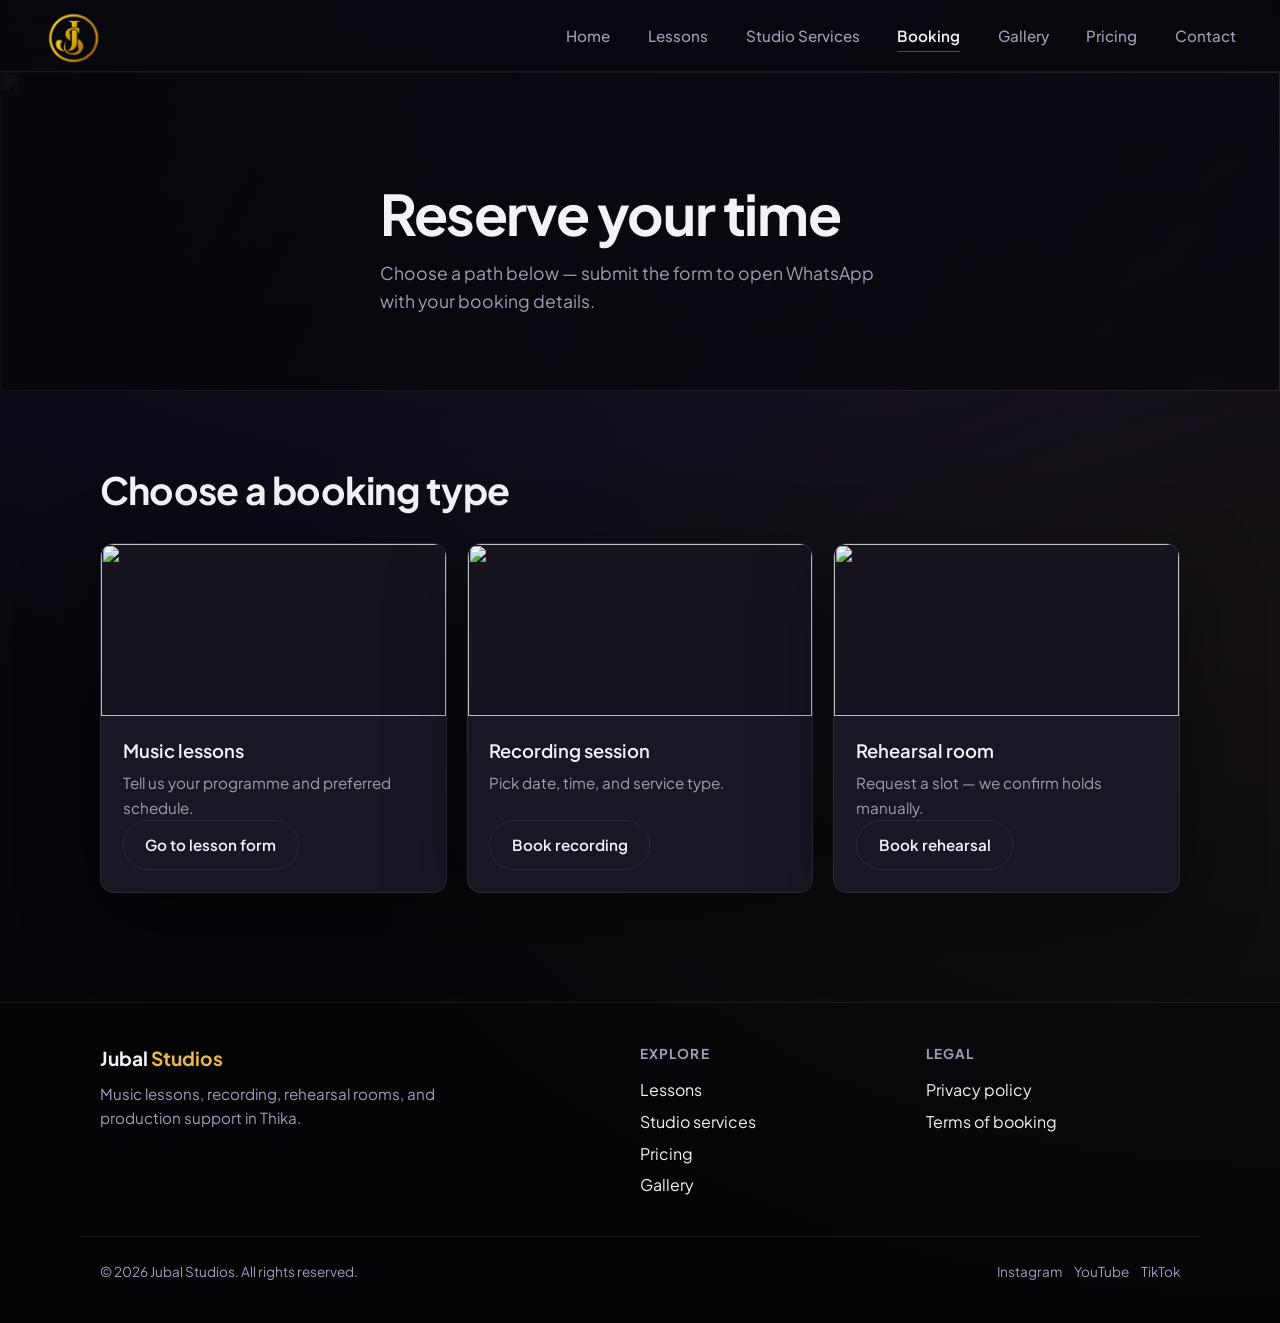
==== booking.html @ 8a2b00b8 "Initial commit: Jubal Studios static marketing site Adds the full multi-page site (lessons, recordin" ====
<!DOCTYPE html>
<html lang="en">
  <head>
    <meta charset="utf-8" />
    <meta name="viewport" content="width=device-width, initial-scale=1" />
    <title>Booking — Jubal Studios</title>
    <meta name="description" content="Book lessons, recording sessions, or rehearsal rooms at Jubal Studios in Thika." />
    <link rel="preconnect" href="https://fonts.googleapis.com" />
    <link rel="preconnect" href="https://fonts.gstatic.com" crossorigin />
    <link href="https://fonts.googleapis.com/css2?family=Plus+Jakarta+Sans:ital,wght@0,400;0,500;0,600;0,700;0,800;1,400&display=swap" rel="stylesheet" />
    <link rel="stylesheet" href="css/styles.css" />
  </head>
  <body data-page="booking">
    <a class="skip-link" href="#main">Skip to content</a>
    <header class="site-header">
      <div class="header-inner">
        <a class="logo" href="index.html">
          <img
            class="logo-img"
            src="assets/jubal-studios-logo.png"
            alt="Jubal Studios"
            width="200"
            height="200"
            loading="eager"
            decoding="async"
          />
        </a>
        <button class="nav-toggle" type="button" data-nav-toggle aria-expanded="false" aria-controls="site-nav">Menu</button>
        <nav class="site-nav" id="site-nav" data-site-nav aria-label="Primary">
          <ul>
            <li><a href="index.html" data-nav="home">Home</a></li>
            <li><a href="lessons.html" data-nav="lessons">Lessons</a></li>
            <li><a href="studio-services.html" data-nav="services">Studio Services</a></li>
            <li><a href="booking.html" data-nav="booking">Booking</a></li>
            <li><a href="gallery.html" data-nav="gallery">Gallery</a></li>
            <li><a href="pricing.html" data-nav="pricing">Pricing</a></li>
            <li><a href="contact.html" data-nav="contact">Contact</a></li>
          </ul>
        </nav>
      </div>
    </header>

    <main id="main">
      <section class="hero hero-compact" aria-labelledby="book-hero-title">
        <div class="hero-bg" aria-hidden="true">
          <img src="https://images.unsplash.com/photo-1511379938547-c1f69419868d?auto=format&fit=crop&w=1600&q=80" alt="" width="1600" height="900" />
        </div>
        <div class="hero-overlay" aria-hidden="true"></div>
        <div class="wrap">
          <p class="section-kicker">Booking</p>
          <h1 class="hero-title" id="book-hero-title">Reserve your time</h1>
          <p class="hero-text">Choose a path below — submit the form to open WhatsApp with your booking details.</p>
        </div>
      </section>

      <section class="section quick-actions" aria-labelledby="paths-title">
        <div class="wrap">
          <div class="section-header">
            <p class="section-kicker">Start here</p>
            <h2 class="section-title" id="paths-title">Choose a booking type</h2>
          </div>
          <div class="grid-3">
            <a class="card" href="lessons.html#book-lesson">
              <div class="card-media">
                <img src="https://images.unsplash.com/photo-1520523839897-bd0b52f945a0?auto=format&fit=crop&w=900&q=80" alt="" width="900" height="560" loading="lazy" />
              </div>
              <div class="card-body">
                <h3 class="card-title">Music lessons</h3>
                <p class="card-text">Tell us your programme and preferred schedule.</p>
                <span class="btn btn-ghost">Go to lesson form</span>
              </div>
            </a>
            <a class="card" href="recording.html#book-rec">
              <div class="card-media">
                <img src="https://images.unsplash.com/photo-1598488035139-bdbb2231ce04?auto=format&fit=crop&w=900&q=80" alt="" width="900" height="560" loading="lazy" />
              </div>
              <div class="card-body">
                <h3 class="card-title">Recording session</h3>
                <p class="card-text">Pick date, time, and service type.</p>
                <span class="btn btn-ghost">Book recording</span>
              </div>
            </a>
            <a class="card" href="rehearsal.html#book-reh">
              <div class="card-media">
                <img src="https://images.unsplash.com/photo-1514320291840-2e0a9bf2a9ae?auto=format&fit=crop&w=900&q=80" alt="" width="900" height="560" loading="lazy" />
              </div>
              <div class="card-body">
                <h3 class="card-title">Rehearsal room</h3>
                <p class="card-text">Request a slot — we confirm holds manually.</p>
                <span class="btn btn-ghost">Book rehearsal</span>
              </div>
            </a>
          </div>
        </div>
      </section>
    </main>

    <footer class="site-footer">
      <div class="wrap footer-grid">
        <div>
          <p class="footer-brand">Jubal <span>Studios</span></p>
          <p class="footer-tag">Music lessons, recording, rehearsal rooms, and production support in Thika.</p>
        </div>
        <div class="footer-col">
          <h4>Explore</h4>
          <ul>
            <li><a href="lessons.html">Lessons</a></li>
            <li><a href="studio-services.html">Studio services</a></li>
            <li><a href="pricing.html">Pricing</a></li>
            <li><a href="gallery.html">Gallery</a></li>
          </ul>
        </div>
        <div class="footer-col">
          <h4>Legal</h4>
          <ul>
            <li><a href="#">Privacy policy</a></li>
            <li><a href="#">Terms of booking</a></li>
          </ul>
        </div>
      </div>
      <div class="wrap footer-bottom">
        <span>&copy; <span id="y"></span> Jubal Studios. All rights reserved.</span>
        <div class="socials">
          <a href="#" aria-label="Instagram">Instagram</a>
          <a href="#" aria-label="YouTube">YouTube</a>
          <a href="#" aria-label="TikTok">TikTok</a>
        </div>
      </div>
    </footer>
    <script src="js/main.js" defer></script>
  </body>
</html>
---- css/styles.css ----
/* Jubal Studios — site styles */
:root {
  --bg-deep: #07060b;
  --bg: #0e0c14;
  --bg-elevated: #16131f;
  --bg-card: #1a1724;
  --border: rgba(255, 255, 255, 0.08);
  --text: #f4f2f8;
  --text-muted: #a39cb5;
  --accent: #e8b84a;
  --accent-soft: rgba(232, 184, 74, 0.15);
  --accent-2: #7c5cff;
  --danger: #ff6b6b;
  --success: #5ce1a8;
  --radius: 14px;
  --radius-sm: 10px;
  --shadow: 0 24px 80px rgba(0, 0, 0, 0.45);
  --font-sans: "Plus Jakarta Sans", system-ui, -apple-system, sans-serif;
  --font-display: "Plus Jakarta Sans", var(--font-sans);
  --max: 1120px;
  --max-wide: 1320px;
  --header-h: 72px;
  /* Motion — smooth deceleration, slightly longer defaults */
  --ease-out: cubic-bezier(0.22, 1, 0.45, 1);
  --ease-soft: cubic-bezier(0.45, 0, 0.55, 1);
  --ease-reveal: cubic-bezier(0.33, 1, 0.65, 1);
  --ease-ken: cubic-bezier(0.42, 0, 0.58, 1);
  --t-fast: 0.22s;
  --t-med: 0.42s;
  --t-slow: 0.72s;
}

*,
*::before,
*::after {
  box-sizing: border-box;
}

html {
  scroll-behavior: smooth;
  overflow-x: clip;
}

body {
  margin: 0;
  font-family: var(--font-sans);
  font-size: 1rem;
  line-height: 1.6;
  color: var(--text);
  background: var(--bg-deep);
  background-image:
    radial-gradient(ellipse 120% 80% at 50% -20%, rgba(124, 92, 255, 0.18), transparent),
    radial-gradient(ellipse 80% 50% at 100% 50%, rgba(232, 184, 74, 0.06), transparent);
  min-height: 100vh;
}

img {
  max-width: 100%;
  height: auto;
  display: block;
}

a {
  color: rgba(244, 242, 248, 0.82);
  text-decoration: none;
  transition: color var(--t-fast) var(--ease-soft), text-decoration-color var(--t-fast) var(--ease-soft);
}

a:hover {
  color: rgba(244, 242, 248, 0.92);
  text-decoration: underline;
  text-decoration-color: rgba(255, 255, 255, 0.18);
}

:focus-visible {
  outline: 2px solid var(--accent);
  outline-offset: 3px;
}

input:focus-visible,
select:focus-visible,
textarea:focus-visible {
  outline: none;
  outline-offset: 0;
}

.card.form .btn:focus-visible {
  outline: 2px solid rgba(255, 255, 255, 0.28);
  outline-offset: 2px;
}

.skip-link {
  position: absolute;
  left: -9999px;
  top: 0.75rem;
  background: var(--accent);
  color: #111;
  padding: 0.5rem 1rem;
  border-radius: var(--radius-sm);
  z-index: 9999;
}

.skip-link:focus {
  left: 0.75rem;
}

/* Header */
.site-header {
  position: sticky;
  top: 0;
  z-index: 100;
  height: var(--header-h);
  border-bottom: 1px solid var(--border);
  background: rgba(7, 6, 11, 0.85);
  backdrop-filter: blur(12px);
  transition: border-color var(--t-med) var(--ease-soft), background var(--t-med) var(--ease-soft),
    box-shadow var(--t-med) var(--ease-soft);
}

.site-header:hover {
  border-color: rgba(255, 255, 255, 0.085);
}

.header-inner {
  width: 100%;
  max-width: none;
  margin: 0;
  padding: 0 clamp(1.25rem, 4vw, 2.75rem);
  height: 100%;
  display: flex;
  align-items: center;
  justify-content: space-between;
  gap: 2rem;
}

.logo {
  display: inline-flex;
  align-items: center;
  flex-shrink: 0;
  margin-right: auto;
  text-decoration: none;
  transition: opacity var(--t-med) var(--ease-soft), transform var(--t-med) var(--ease-soft);
}

.logo-img {
  display: block;
  height: clamp(40px, 6vw, 56px);
  width: auto;
  max-width: min(72px, 20vw);
  object-fit: contain;
  object-position: left center;
}

.logo:hover {
  opacity: 0.96;
  transform: translateY(-1px);
}

.logo:active {
  transform: translateY(0);
}

.nav-toggle {
  display: none;
  background: var(--bg-card);
  border: 1px solid var(--border);
  color: var(--text);
  border-radius: var(--radius-sm);
  padding: 0.5rem 0.75rem;
  font: inherit;
  cursor: pointer;
  transition: background var(--t-fast) var(--ease-soft), border-color var(--t-fast) var(--ease-soft),
    transform var(--t-fast) var(--ease-soft);
}

.nav-toggle:hover {
  background: var(--bg-card);
  border-color: rgba(255, 255, 255, 0.1);
}

.nav-toggle:active {
  transform: scale(0.98);
}

.site-nav ul {
  list-style: none;
  margin: 0;
  padding: 0;
  display: flex;
  flex-wrap: wrap;
  gap: 0.35rem 2.35rem;
  align-items: center;
}

.site-nav a {
  position: relative;
  color: var(--text-muted);
  text-decoration: none;
  font-weight: 500;
  font-size: 0.95rem;
  transition: color var(--t-med) var(--ease-soft);
}

.site-nav a::after {
  content: "";
  position: absolute;
  left: 0;
  bottom: -5px;
  width: 0;
  height: 1px;
  background: rgba(255, 255, 255, 0.22);
  transition: width var(--t-med) var(--ease-out);
}

.site-nav a:hover {
  color: var(--text-muted);
  text-decoration: none;
}

.site-nav a:hover::after,
.site-nav a:focus-visible::after {
  width: 100%;
}

.site-nav a[aria-current="page"] {
  color: var(--text);
  font-weight: 600;
  text-decoration: none;
  padding-bottom: 2px;
  box-shadow: none;
}

.site-nav a[aria-current="page"]::after {
  width: 100%;
  background: rgba(255, 255, 255, 0.28);
}

@media (max-width: 900px) {
  .nav-toggle {
    display: inline-flex;
    align-items: center;
    gap: 0.35rem;
  }

  .site-nav {
    position: fixed;
    inset: var(--header-h) 0 auto 0;
    background: var(--bg);
    border-bottom: 1px solid var(--border);
    padding: 1rem 1.25rem 1.25rem;
    transform: translateY(-120%);
    opacity: 0;
    pointer-events: none;
    transition: transform 0.42s var(--ease-out), opacity 0.35s var(--ease-soft);
  }

  .site-nav.is-open {
    transform: translateY(0);
    opacity: 1;
    pointer-events: auto;
  }

  .site-nav ul {
    flex-direction: column;
    align-items: flex-start;
    gap: 0.65rem;
  }
}

/* Buttons */
.btn {
  display: inline-flex;
  align-items: center;
  justify-content: center;
  gap: 0.5rem;
  padding: 0.75rem 1.35rem;
  border-radius: 999px;
  font-weight: 600;
  font-size: 0.95rem;
  border: 1px solid transparent;
  cursor: pointer;
  text-decoration: none;
  transition: transform var(--t-fast) var(--ease-soft), box-shadow var(--t-med) var(--ease-soft),
    background var(--t-med) var(--ease-soft), border-color var(--t-med) var(--ease-soft),
    filter var(--t-fast) var(--ease-soft), opacity var(--t-fast) var(--ease-soft);
}

.btn:hover {
  text-decoration: none;
}

.btn:active {
  transform: scale(0.98);
  opacity: 0.95;
}

.btn-primary {
  background: linear-gradient(135deg, var(--accent), #c9982e);
  color: #1a1204;
  box-shadow: 0 2px 14px rgba(0, 0, 0, 0.35);
}

.btn-primary:hover {
  box-shadow: 0 4px 18px rgba(0, 0, 0, 0.42), 0 0 0 1px rgba(232, 184, 74, 0.12);
  transform: translateY(-1px);
  text-decoration: none;
}

.btn-primary:active {
  transform: scale(0.98) translateY(0);
}

.btn-ghost {
  background: transparent;
  border-color: var(--border);
  color: var(--text);
}

.btn-ghost:hover {
  border-color: rgba(255, 255, 255, 0.11);
  background: rgba(255, 255, 255, 0.025);
  transform: translateY(-1px);
  text-decoration: none;
}

.btn-ghost:active {
  transform: scale(0.98);
}

.btn-whatsapp {
  background: #25d366;
  color: #fff;
}

.btn-whatsapp:hover {
  filter: brightness(1.06);
  transform: translateY(-1px);
  box-shadow: 0 6px 24px rgba(37, 211, 102, 0.28);
  text-decoration: none;
}

.btn-whatsapp:active {
  transform: scale(0.98);
}

/* Layout */
.wrap {
  max-width: var(--max);
  margin: 0 auto;
  padding: 0 1.25rem;
}

.wrap--wide {
  max-width: var(--max-wide);
  padding-inline: clamp(1rem, 3vw, 2rem);
}

.section {
  padding: clamp(3rem, 6vw, 5rem) 0;
}

.section-header {
  margin-bottom: 2rem;
}

.section-kicker {
  display: none !important;
}

.section-title {
  font-family: var(--font-display);
  font-size: clamp(1.75rem, 4vw, 2.35rem);
  font-weight: 700;
  letter-spacing: -0.02em;
  margin: 0 0 0.5rem;
  line-height: 1.15;
}

.section-lead {
  margin: 0;
  color: var(--text-muted);
  max-width: 52ch;
}

/* Main content blocks: subtle top → bottom stagger (first section is hero) */
@media (prefers-reduced-motion: no-preference) {
  main#main > section:not(:first-of-type) {
    animation: studio-reveal 1.05s var(--ease-reveal) both;
  }

  main#main > section:nth-of-type(2) {
    animation-delay: 0.06s;
  }

  main#main > section:nth-of-type(3) {
    animation-delay: 0.108s;
  }

  main#main > section:nth-of-type(4) {
    animation-delay: 0.156s;
  }

  main#main > section:nth-of-type(5) {
    animation-delay: 0.204s;
  }

  main#main > section:nth-of-type(6) {
    animation-delay: 0.252s;
  }

  main#main > section:nth-of-type(7) {
    animation-delay: 0.3s;
  }

  main#main > section:nth-of-type(8) {
    animation-delay: 0.348s;
  }

  main#main > section:nth-of-type(9) {
    animation-delay: 0.396s;
  }

  main#main > section:nth-of-type(10) {
    animation-delay: 0.444s;
  }

  main#main > section:nth-of-type(11) {
    animation-delay: 0.492s;
  }

  main#main > section:nth-of-type(12) {
    animation-delay: 0.54s;
  }

  main#main > section:nth-of-type(13) {
    animation-delay: 0.588s;
  }

  main#main > section:nth-of-type(14) {
    animation-delay: 0.636s;
  }

  main#main > section:nth-of-type(15) {
    animation-delay: 0.684s;
  }

  main#main > section:nth-of-type(16) {
    animation-delay: 0.732s;
  }
}

/* Hero */
.hero {
  position: relative;
  min-height: min(88vh, 820px);
  display: flex;
  align-items: flex-end;
  padding: calc(var(--header-h) + 2rem) 0 4rem;
  overflow: hidden;
}

.hero-bg {
  position: absolute;
  inset: 0;
  z-index: 0;
}

.hero-bg img,
.hero-bg video {
  width: 100%;
  height: 100%;
  object-fit: cover;
  transform-origin: center center;
}

.hero:not(.hero-compact) .hero-bg img {
  animation: hero-ken 38s var(--ease-ken) infinite alternate;
}

@keyframes hero-ken {
  0% {
    transform: scale(1);
  }
  100% {
    transform: scale(1.045);
  }
}

.hero-overlay {
  position: absolute;
  inset: 0;
  background: linear-gradient(
    180deg,
    rgba(7, 6, 11, 0.35) 0%,
    rgba(7, 6, 11, 0.75) 55%,
    var(--bg-deep) 100%
  );
  z-index: 1;
}

.hero .wrap {
  position: relative;
  z-index: 2;
}

.hero:not(.hero-compact) .wrap > * {
  animation: studio-reveal 1.05s var(--ease-reveal) backwards;
}

.hero:not(.hero-compact) .wrap > *:nth-child(1) {
  animation-delay: 0.12s;
}

.hero:not(.hero-compact) .wrap > *:nth-child(2) {
  animation-delay: 0.28s;
}

.hero:not(.hero-compact) .wrap > *:nth-child(3) {
  animation-delay: 0.44s;
}

.hero-compact .wrap > * {
  animation: studio-reveal 0.92s var(--ease-reveal) backwards;
}

.hero-compact .wrap > *:nth-child(1) {
  animation-delay: 0.08s;
}

.hero-compact .wrap > *:nth-child(2) {
  animation-delay: 0.2s;
}

.hero-compact .wrap > *:nth-child(3) {
  animation-delay: 0.32s;
}

.hero-compact .wrap > *:nth-child(4) {
  animation-delay: 0.44s;
}

@keyframes studio-reveal {
  0% {
    opacity: 0;
    transform: translateY(-0.75rem);
  }
  55% {
    opacity: 1;
  }
  100% {
    opacity: 1;
    transform: translateY(0);
  }
}

.hero-compact {
  min-height: auto;
  padding: calc(var(--header-h) + 2.5rem) 0 3rem;
  align-items: center;
}

.hero-compact .hero-bg {
  opacity: 0.45;
}

.hero-compact .hero-overlay {
  background: linear-gradient(120deg, rgba(7, 6, 11, 0.92), rgba(7, 6, 11, 0.65));
}

.hero-title {
  font-family: var(--font-display);
  font-size: clamp(2.25rem, 5.5vw, 3.5rem);
  font-weight: 700;
  letter-spacing: -0.025em;
  line-height: 1.05;
  margin: 0 0 1rem;
  max-width: 14ch;
}

.hero-text {
  color: var(--text-muted);
  font-size: 1.1rem;
  max-width: 40ch;
  margin: 0 0 1.75rem;
}

.hero-actions {
  display: flex;
  flex-wrap: wrap;
  gap: 0.75rem;
}

/* Grids */
.grid-3 {
  display: grid;
  gap: 1.25rem;
  grid-template-columns: repeat(3, 1fr);
}

.grid-2 {
  display: grid;
  gap: 1.25rem;
  grid-template-columns: repeat(2, 1fr);
}

@media (max-width: 900px) {
  .grid-3 {
    grid-template-columns: 1fr;
  }

  .grid-2 {
    grid-template-columns: 1fr;
  }
}

/* Cards */
.card {
  background: var(--bg-card);
  border: 1px solid var(--border);
  border-radius: var(--radius);
  overflow: hidden;
  box-shadow: var(--shadow);
  transition: transform var(--t-med) var(--ease-out), border-color var(--t-med) var(--ease-soft),
    box-shadow var(--t-slow) var(--ease-soft);
}

.card:hover {
  border-color: rgba(255, 255, 255, 0.095);
  transform: translateY(-4px);
  box-shadow: 0 28px 70px rgba(0, 0, 0, 0.55);
}

/* Form panels — no lift / shadow change on hover */
.card.form:hover {
  transform: none;
  border-color: var(--border);
  box-shadow: var(--shadow);
}

.card.form .btn-primary:hover {
  transform: none;
  box-shadow: 0 2px 14px rgba(0, 0, 0, 0.35);
  filter: none;
}

.card.form .btn-ghost:hover {
  transform: none;
  border-color: var(--border);
  background: transparent;
}

.card.form .btn-whatsapp:hover {
  transform: none;
  box-shadow: none;
  filter: none;
}

a.card:hover {
  text-decoration: none;
}

.card-media {
  aspect-ratio: 16 / 10;
  background: var(--bg-elevated);
  overflow: hidden;
}

.card-media img {
  width: 100%;
  height: 100%;
  object-fit: cover;
  transition: transform var(--t-slow) var(--ease-out);
}

.card:hover .card-media img {
  transform: scale(1.045);
}

.card-body {
  padding: 1.25rem 1.35rem 1.35rem;
}

.card-title {
  font-family: var(--font-display);
  font-weight: 600;
  font-size: 1.15rem;
  margin: 0 0 0.35rem;
}

.card-text {
  margin: 0;
  color: var(--text-muted);
  font-size: 0.95rem;
}

.icon-card {
  text-align: left;
  padding: 1.5rem;
  display: flex;
  flex-direction: column;
  gap: 0.75rem;
}

/* Quick actions — image cards */
.quick-actions .card {
  height: 100%;
}

.quick-actions a.card {
  text-decoration: none;
  color: inherit;
  display: flex;
  flex-direction: column;
  height: 100%;
}

.quick-actions a.card .card-body {
  display: flex;
  flex-direction: column;
  flex: 1;
}

.quick-actions a.card .btn {
  margin-top: auto;
  align-self: flex-start;
}

/* Home image bands — wider frame than default cards */
.quick-actions .card-media,
.instruments-showcase .card-media {
  aspect-ratio: 2 / 1;
}

/* About split */
.about-grid {
  display: grid;
  grid-template-columns: 1fr 1.2fr;
  gap: 2rem;
  align-items: center;
}

@media (max-width: 900px) {
  .about-grid {
    grid-template-columns: 1fr;
  }
}

.about-visual {
  display: grid;
  grid-template-columns: 1fr 1fr;
  gap: 0.75rem;
}

.about-visual figure {
  margin: 0;
  border-radius: var(--radius);
  overflow: hidden;
  border: 1px solid var(--border);
}

.about-visual img {
  width: 100%;
  height: 100%;
  object-fit: cover;
  min-height: clamp(150px, 22vw, 220px);
}

.about-visual figure:first-child {
  grid-column: span 2;
  min-height: clamp(220px, 32vw, 380px);
}

/* Equipment strip */
.equipment-row {
  display: grid;
  grid-template-columns: repeat(5, 1fr);
  gap: 0.75rem;
}

/* Home “professional gear” row — taller cells, larger photos */
.equipment-row--large {
  gap: clamp(0.85rem, 2vw, 1.35rem);
}

.equipment-row--large .equipment-item {
  min-height: clamp(220px, 32vw, 420px);
  aspect-ratio: auto;
}

@media (max-width: 900px) {
  .equipment-row {
    grid-template-columns: repeat(2, 1fr);
  }

  .equipment-row--large .equipment-item {
    min-height: clamp(200px, 42vw, 320px);
  }
}

.equipment-item {
  border-radius: var(--radius-sm);
  overflow: hidden;
  border: 1px solid var(--border);
  aspect-ratio: 4 / 3;
  min-height: 0;
  transition: border-color var(--t-med) var(--ease-soft), transform var(--t-med) var(--ease-out),
    box-shadow var(--t-med) var(--ease-soft);
}

.equipment-item:hover {
  border-color: rgba(255, 255, 255, 0.1);
  transform: translateY(-3px);
  box-shadow: 0 16px 40px rgba(0, 0, 0, 0.35);
}

.equipment-item img {
  width: 100%;
  height: 100%;
  object-fit: cover;
  transition: transform var(--t-slow) var(--ease-out);
}

.equipment-item:hover img {
  transform: scale(1.06);
}

/* Packages */
.package-list {
  display: grid;
  gap: 1rem;
}

.package {
  display: flex;
  flex-wrap: wrap;
  align-items: center;
  justify-content: space-between;
  gap: 1rem;
  padding: 1.25rem 1.35rem;
  background: var(--bg-card);
  border: 1px solid var(--border);
  border-radius: var(--radius);
  transition: border-color var(--t-med) var(--ease-soft), background var(--t-med) var(--ease-soft),
    transform var(--t-fast) var(--ease-soft);
}

.package:hover {
  border-color: rgba(255, 255, 255, 0.1);
  background: rgba(255, 255, 255, 0.012);
  transform: translateX(4px);
}

.package h3 {
  margin: 0 0 0.25rem;
  font-size: 1.1rem;
}

.package p {
  margin: 0;
  color: var(--text-muted);
  font-size: 0.95rem;
}

.package-price {
  font-family: var(--font-display);
  font-weight: 700;
  color: var(--accent);
  font-size: 1.25rem;
}

/* Calendar mock */
.calendar-mock {
  background: var(--bg-card);
  border: 1px solid var(--border);
  border-radius: var(--radius);
  padding: 1.25rem;
  transition: border-color var(--t-med) var(--ease-soft), box-shadow var(--t-med) var(--ease-soft);
}

.calendar-mock:hover {
  border-color: rgba(255, 255, 255, 0.095);
  box-shadow: 0 16px 48px rgba(0, 0, 0, 0.35);
}

.calendar-mock-header {
  display: flex;
  justify-content: space-between;
  align-items: center;
  margin-bottom: 1rem;
  font-weight: 600;
}

.calendar-grid {
  display: grid;
  grid-template-columns: repeat(7, 1fr);
  gap: 0.35rem;
  text-align: center;
  font-size: 0.8rem;
}

.calendar-grid .dow {
  color: var(--text-muted);
  padding: 0.35rem 0;
}

.calendar-grid .day {
  padding: 0.5rem 0;
  border-radius: 8px;
  background: var(--bg-elevated);
  border: 1px solid transparent;
}

.calendar-grid .day.available {
  border-color: rgba(92, 225, 168, 0.35);
  color: var(--success);
}

.calendar-grid .day.booked {
  opacity: 0.45;
  text-decoration: line-through;
}

.calendar-legend {
  display: flex;
  gap: 1.25rem;
  margin-top: 1rem;
  font-size: 0.85rem;
  color: var(--text-muted);
}

.legend-dot {
  display: inline-block;
  width: 0.55rem;
  height: 0.55rem;
  border-radius: 50%;
  margin-right: 0.35rem;
  vertical-align: middle;
}

.legend-dot.open {
  background: var(--success);
}

.legend-dot.busy {
  background: var(--text-muted);
}

/* Testimonials */
.testimonial-grid {
  display: grid;
  gap: 1.25rem;
  grid-template-columns: repeat(3, 1fr);
}

@media (max-width: 900px) {
  .testimonial-grid {
    grid-template-columns: 1fr;
  }
}

.quote {
  margin: 0 0 1rem;
  font-size: 1.05rem;
  color: var(--text);
}

.quote-author {
  font-size: 0.9rem;
  color: var(--text-muted);
}

.quote-author strong {
  color: var(--text);
}

/* Gallery */
.gallery-grid {
  display: grid;
  gap: 0.75rem;
  grid-template-columns: repeat(4, 1fr);
  grid-auto-rows: 140px;
}

.gallery-grid .g-wide {
  grid-column: span 2;
}

.gallery-grid .g-tall {
  grid-row: span 2;
}

@media (max-width: 700px) {
  .gallery-grid {
    grid-template-columns: repeat(2, 1fr);
    grid-auto-rows: 120px;
  }
}

.gallery-item {
  border-radius: var(--radius-sm);
  overflow: hidden;
  border: 1px solid var(--border);
  position: relative;
  transition: border-color var(--t-med) var(--ease-soft), box-shadow var(--t-med) var(--ease-soft);
}

.gallery-item:hover {
  border-color: rgba(255, 255, 255, 0.11);
  box-shadow: 0 20px 50px rgba(0, 0, 0, 0.4);
  z-index: 1;
}

.gallery-item img {
  width: 100%;
  height: 100%;
  object-fit: cover;
  transition: transform var(--t-slow) var(--ease-out);
}

.gallery-item:hover img {
  transform: scale(1.05);
}

/* Forms */
.form {
  display: grid;
  gap: 1rem;
}

.form-row-2 {
  display: grid;
  gap: 1rem;
  grid-template-columns: 1fr 1fr;
}

@media (max-width: 600px) {
  .form-row-2 {
    grid-template-columns: 1fr;
  }
}

label {
  font-size: 0.85rem;
  font-weight: 600;
  color: var(--text-muted);
  display: block;
  margin-bottom: 0.35rem;
}

input,
select,
textarea {
  width: 100%;
  padding: 0.75rem 0.9rem;
  border-radius: var(--radius-sm);
  border: 1px solid var(--border);
  background: var(--bg-elevated);
  color: var(--text);
  font: inherit;
  transition: border-color var(--t-fast) var(--ease-soft), box-shadow var(--t-fast) var(--ease-soft),
    background var(--t-fast) var(--ease-soft);
}

input:focus,
select:focus,
textarea:focus {
  outline: none;
  border-color: rgba(255, 255, 255, 0.14);
  box-shadow: none;
}

textarea {
  min-height: 140px;
  resize: vertical;
}

.form-note {
  font-size: 0.85rem;
  color: var(--text-muted);
  margin: 0;
}

.field-error {
  color: var(--danger);
  font-size: 0.8rem;
  margin-top: 0.25rem;
  display: none;
}

.field-error.is-visible {
  display: block;
}

/* Inline thank-you after submit (no redirect) */
.form-success {
  display: none;
  text-align: center;
  padding: 1rem 0.25rem;
  gap: 0.75rem;
  grid-template-columns: 1fr;
}

.form-success:not([hidden]) {
  display: grid;
}

.form-success[hidden] {
  display: none !important;
}

.form-success-title {
  font-family: var(--font-display);
  font-size: 1.25rem;
  font-weight: 700;
  margin: 0;
  color: var(--text);
  letter-spacing: -0.02em;
}

.form-success-text {
  margin: 0;
  color: var(--text-muted);
  font-size: 1rem;
  line-height: 1.55;
}

.form-success-note {
  margin: 0;
}

/* Toast */
.toast {
  position: fixed;
  bottom: 1.25rem;
  right: 1.25rem;
  left: 1.25rem;
  max-width: 420px;
  margin-left: auto;
  padding: 1rem 1.25rem;
  background: var(--bg-card);
  border: 1px solid var(--border);
  border-radius: var(--radius);
  box-shadow: var(--shadow);
  z-index: 200;
  transform: translateY(120%);
  opacity: 0;
  transition: transform 0.45s var(--ease-out), opacity 0.45s var(--ease-soft);
}

.toast.is-visible {
  transform: translateY(0);
  opacity: 1;
}

.toast strong {
  display: block;
  margin-bottom: 0.25rem;
}

/* Contact strip */
.contact-strip {
  display: grid;
  gap: 1.25rem;
  grid-template-columns: 1fr 1.2fr;
  align-items: start;
}

@media (max-width: 900px) {
  .contact-strip {
    grid-template-columns: 1fr;
  }
}

.contact-cards {
  display: grid;
  gap: 0.75rem;
}

.contact-card {
  padding: 1rem 1.15rem;
  background: var(--bg-card);
  border: 1px solid var(--border);
  border-radius: var(--radius-sm);
  transition: border-color var(--t-med) var(--ease-soft), background var(--t-med) var(--ease-soft),
    transform var(--t-fast) var(--ease-soft);
}

.contact-card:hover {
  border-color: rgba(255, 255, 255, 0.1);
  background: rgba(255, 255, 255, 0.018);
  transform: translateY(-2px);
}

.contact-card h3 {
  margin: 0 0 0.35rem;
  font-size: 0.95rem;
}

.contact-card p,
.contact-card a {
  margin: 0;
  font-size: 0.95rem;
  color: var(--text-muted);
}

.map-embed {
  border-radius: var(--radius);
  overflow: hidden;
  border: 1px solid var(--border);
  min-height: 280px;
  background: var(--bg-elevated);
}

.map-embed iframe {
  width: 100%;
  height: 320px;
  border: 0;
  display: block;
}

/* Footer */
.site-footer {
  border-top: 1px solid var(--border);
  padding: 2.5rem 0;
  margin-top: 2rem;
  background: rgba(0, 0, 0, 0.25);
}

.footer-grid {
  display: grid;
  gap: 2rem;
  grid-template-columns: 2fr 1fr 1fr;
}

@media (max-width: 800px) {
  .footer-grid {
    grid-template-columns: 1fr;
  }
}

.footer-brand {
  font-family: var(--font-display);
  font-weight: 700;
  font-size: 1.2rem;
  margin: 0 0 0.5rem;
}

.footer-brand span {
  color: var(--accent);
}

.footer-tag {
  color: var(--text-muted);
  margin: 0;
  max-width: 36ch;
  font-size: 0.95rem;
}

.footer-col h4 {
  margin: 0 0 0.75rem;
  font-size: 0.85rem;
  text-transform: uppercase;
  letter-spacing: 0.08em;
  color: var(--text-muted);
}

.footer-col ul {
  list-style: none;
  margin: 0;
  padding: 0;
}

.footer-col li {
  margin-bottom: 0.4rem;
}

.footer-col a {
  color: var(--text);
  text-decoration: none;
  transition: color var(--t-fast) var(--ease-soft), text-decoration-color var(--t-fast) var(--ease-soft);
}

.footer-col a:hover {
  color: rgba(244, 242, 248, 0.88);
  text-decoration: underline;
  text-decoration-color: rgba(255, 255, 255, 0.14);
}

.footer-bottom {
  margin-top: 2rem;
  padding-top: 1.5rem;
  border-top: 1px solid var(--border);
  display: flex;
  flex-wrap: wrap;
  gap: 1rem;
  justify-content: space-between;
  font-size: 0.85rem;
  color: var(--text-muted);
}

.socials {
  display: flex;
  gap: 0.75rem;
}

.socials a {
  color: var(--text-muted);
  text-decoration: none;
}

.socials a:hover {
  color: var(--text-muted);
  text-decoration: underline;
  text-decoration-color: rgba(255, 255, 255, 0.12);
}

.price-table {
  width: 100%;
  border-collapse: collapse;
  font-size: 0.95rem;
}

.price-table th,
.price-table td {
  padding: 0.85rem 1rem;
  text-align: left;
  border-bottom: 1px solid var(--border);
}

.price-table th {
  color: var(--text-muted);
  font-weight: 600;
  font-size: 0.8rem;
  text-transform: uppercase;
  letter-spacing: 0.06em;
}

.price-table tr:last-child td {
  border-bottom: none;
}

/* Utilities */
.mt-0 {
  margin-top: 0;
}

.text-center {
  text-align: center;
}

.visually-hidden {
  position: absolute;
  width: 1px;
  height: 1px;
  padding: 0;
  margin: -1px;
  overflow: hidden;
  clip: rect(0, 0, 0, 0);
  white-space: nowrap;
  border: 0;
}

@media (prefers-reduced-motion: reduce) {
  .hero:not(.hero-compact) .hero-bg img,
  .hero:not(.hero-compact) .wrap > *,
  .hero-compact .wrap > *,
  main#main > section:not(:first-of-type) {
    animation: none !important;
  }

  .card,
  .card-media img,
  .equipment-item,
  .equipment-item img,
  .gallery-item,
  .gallery-item img,
  .package,
  .btn,
  .logo,
  .contact-card,
  .calendar-mock {
    transition-duration: 0.01ms !important;
  }

  .card:hover,
  .equipment-item:hover,
  .gallery-item:hover,
  .package:hover {
    transform: none !important;
  }

  .card:hover .card-media img,
  .equipment-item:hover img,
  .gallery-item:hover img {
    transform: none !important;
  }

  .btn-primary:hover,
  .btn-ghost:hover,
  .btn-whatsapp:hover {
    transform: none !important;
    box-shadow: none !important;
    filter: none !important;
  }
}
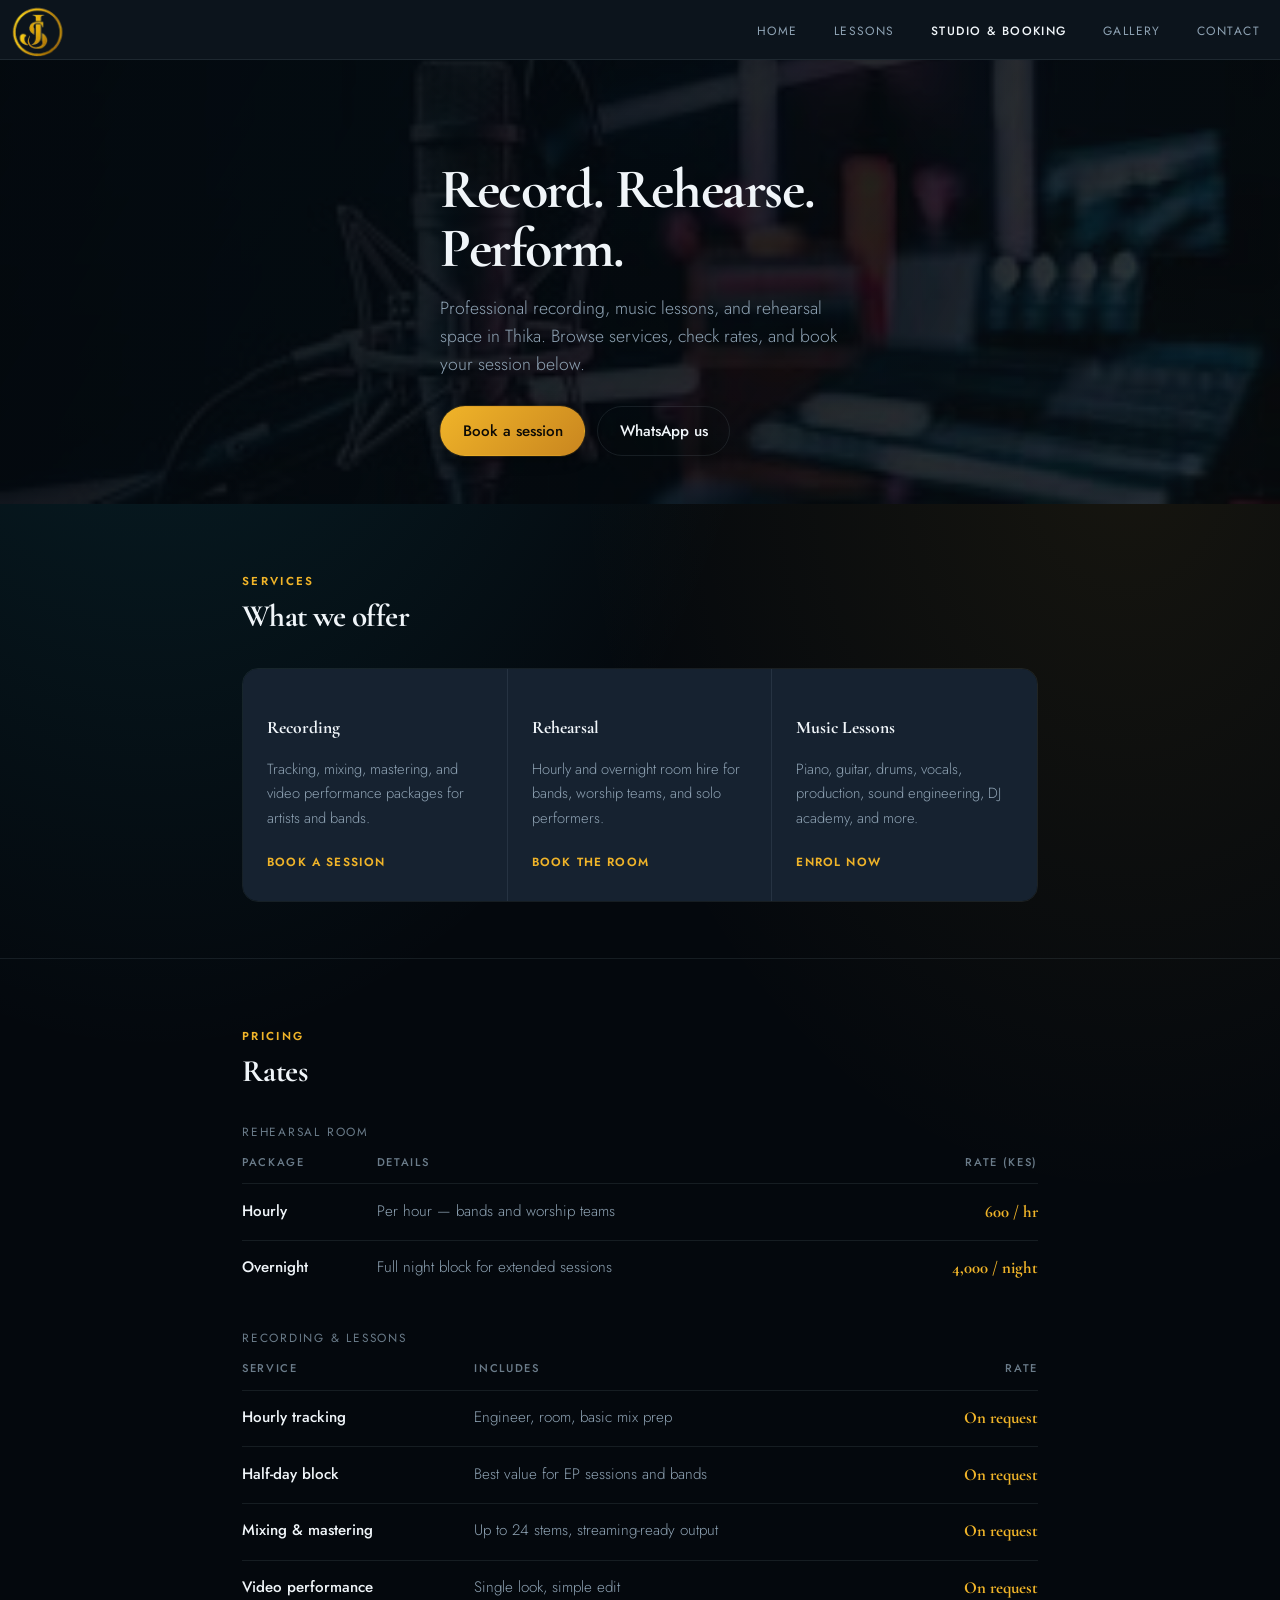
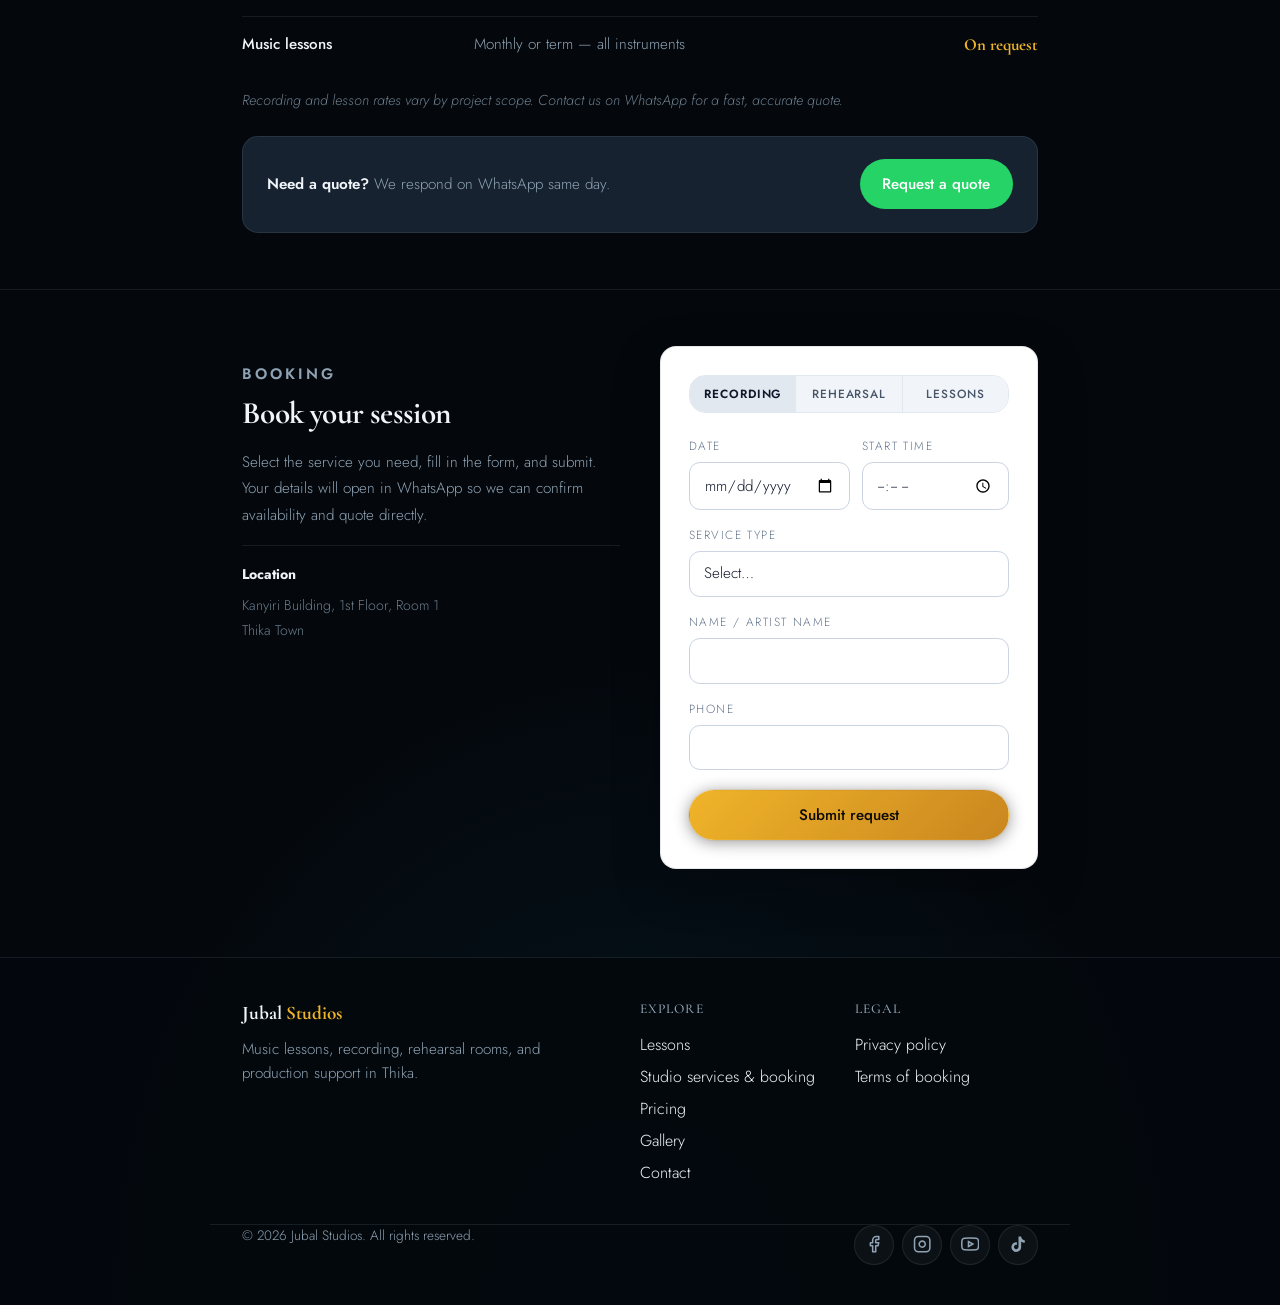
==== commit 1f16112d: "Publish site updates for GitHub and static hosting. Add lesson, hero, and studio imagery under asset" ====
--- a/booking.html
+++ b/booking.html
@@ -3,130 +3,15 @@
   <head>
     <meta charset="utf-8" />
     <meta name="viewport" content="width=device-width, initial-scale=1" />
-    <title>Booking — Jubal Studios</title>
-    <meta name="description" content="Book lessons, recording sessions, or rehearsal rooms at Jubal Studios in Thika." />
-    <link rel="preconnect" href="https://fonts.googleapis.com" />
-    <link rel="preconnect" href="https://fonts.gstatic.com" crossorigin />
-    <link href="https://fonts.googleapis.com/css2?family=Plus+Jakarta+Sans:ital,wght@0,400;0,500;0,600;0,700;0,800;1,400&display=swap" rel="stylesheet" />
-    <link rel="stylesheet" href="css/styles.css" />
+    <title>Redirecting… — Jubal Studios</title>
+    <meta http-equiv="refresh" content="0; url=studio-services.html#booking" />
+    <script>
+      location.replace("studio-services.html#booking");
+    </script>
   </head>
-  <body data-page="booking">
-    <a class="skip-link" href="#main">Skip to content</a>
-    <header class="site-header">
-      <div class="header-inner">
-        <a class="logo" href="index.html">
-          <img
-            class="logo-img"
-            src="assets/jubal-studios-logo.png"
-            alt="Jubal Studios"
-            width="200"
-            height="200"
-            loading="eager"
-            decoding="async"
-          />
-        </a>
-        <button class="nav-toggle" type="button" data-nav-toggle aria-expanded="false" aria-controls="site-nav">Menu</button>
-        <nav class="site-nav" id="site-nav" data-site-nav aria-label="Primary">
-          <ul>
-            <li><a href="index.html" data-nav="home">Home</a></li>
-            <li><a href="lessons.html" data-nav="lessons">Lessons</a></li>
-            <li><a href="studio-services.html" data-nav="services">Studio Services</a></li>
-            <li><a href="booking.html" data-nav="booking">Booking</a></li>
-            <li><a href="gallery.html" data-nav="gallery">Gallery</a></li>
-            <li><a href="pricing.html" data-nav="pricing">Pricing</a></li>
-            <li><a href="contact.html" data-nav="contact">Contact</a></li>
-          </ul>
-        </nav>
-      </div>
-    </header>
-
-    <main id="main">
-      <section class="hero hero-compact" aria-labelledby="book-hero-title">
-        <div class="hero-bg" aria-hidden="true">
-          <img src="https://images.unsplash.com/photo-1511379938547-c1f69419868d?auto=format&fit=crop&w=1600&q=80" alt="" width="1600" height="900" />
-        </div>
-        <div class="hero-overlay" aria-hidden="true"></div>
-        <div class="wrap">
-          <p class="section-kicker">Booking</p>
-          <h1 class="hero-title" id="book-hero-title">Reserve your time</h1>
-          <p class="hero-text">Choose a path below — submit the form to open WhatsApp with your booking details.</p>
-        </div>
-      </section>
-
-      <section class="section quick-actions" aria-labelledby="paths-title">
-        <div class="wrap">
-          <div class="section-header">
-            <p class="section-kicker">Start here</p>
-            <h2 class="section-title" id="paths-title">Choose a booking type</h2>
-          </div>
-          <div class="grid-3">
-            <a class="card" href="lessons.html#book-lesson">
-              <div class="card-media">
-                <img src="https://images.unsplash.com/photo-1520523839897-bd0b52f945a0?auto=format&fit=crop&w=900&q=80" alt="" width="900" height="560" loading="lazy" />
-              </div>
-              <div class="card-body">
-                <h3 class="card-title">Music lessons</h3>
-                <p class="card-text">Tell us your programme and preferred schedule.</p>
-                <span class="btn btn-ghost">Go to lesson form</span>
-              </div>
-            </a>
-            <a class="card" href="recording.html#book-rec">
-              <div class="card-media">
-                <img src="https://images.unsplash.com/photo-1598488035139-bdbb2231ce04?auto=format&fit=crop&w=900&q=80" alt="" width="900" height="560" loading="lazy" />
-              </div>
-              <div class="card-body">
-                <h3 class="card-title">Recording session</h3>
-                <p class="card-text">Pick date, time, and service type.</p>
-                <span class="btn btn-ghost">Book recording</span>
-              </div>
-            </a>
-            <a class="card" href="rehearsal.html#book-reh">
-              <div class="card-media">
-                <img src="https://images.unsplash.com/photo-1514320291840-2e0a9bf2a9ae?auto=format&fit=crop&w=900&q=80" alt="" width="900" height="560" loading="lazy" />
-              </div>
-              <div class="card-body">
-                <h3 class="card-title">Rehearsal room</h3>
-                <p class="card-text">Request a slot — we confirm holds manually.</p>
-                <span class="btn btn-ghost">Book rehearsal</span>
-              </div>
-            </a>
-          </div>
-        </div>
-      </section>
-    </main>
-
-    <footer class="site-footer">
-      <div class="wrap footer-grid">
-        <div>
-          <p class="footer-brand">Jubal <span>Studios</span></p>
-          <p class="footer-tag">Music lessons, recording, rehearsal rooms, and production support in Thika.</p>
-        </div>
-        <div class="footer-col">
-          <h4>Explore</h4>
-          <ul>
-            <li><a href="lessons.html">Lessons</a></li>
-            <li><a href="studio-services.html">Studio services</a></li>
-            <li><a href="pricing.html">Pricing</a></li>
-            <li><a href="gallery.html">Gallery</a></li>
-          </ul>
-        </div>
-        <div class="footer-col">
-          <h4>Legal</h4>
-          <ul>
-            <li><a href="#">Privacy policy</a></li>
-            <li><a href="#">Terms of booking</a></li>
-          </ul>
-        </div>
-      </div>
-      <div class="wrap footer-bottom">
-        <span>&copy; <span id="y"></span> Jubal Studios. All rights reserved.</span>
-        <div class="socials">
-          <a href="#" aria-label="Instagram">Instagram</a>
-          <a href="#" aria-label="YouTube">YouTube</a>
-          <a href="#" aria-label="TikTok">TikTok</a>
-        </div>
-      </div>
-    </footer>
-    <script src="js/main.js" defer></script>
+  <body style="font-family: system-ui, sans-serif; padding: 2rem; background: #0c141c; color: #f0f5f9">
+    <p>
+      <a href="studio-services.html#booking" style="color: #f0b429">Continue to Studio services &amp; booking</a>
+    </p>
   </body>
 </html>
